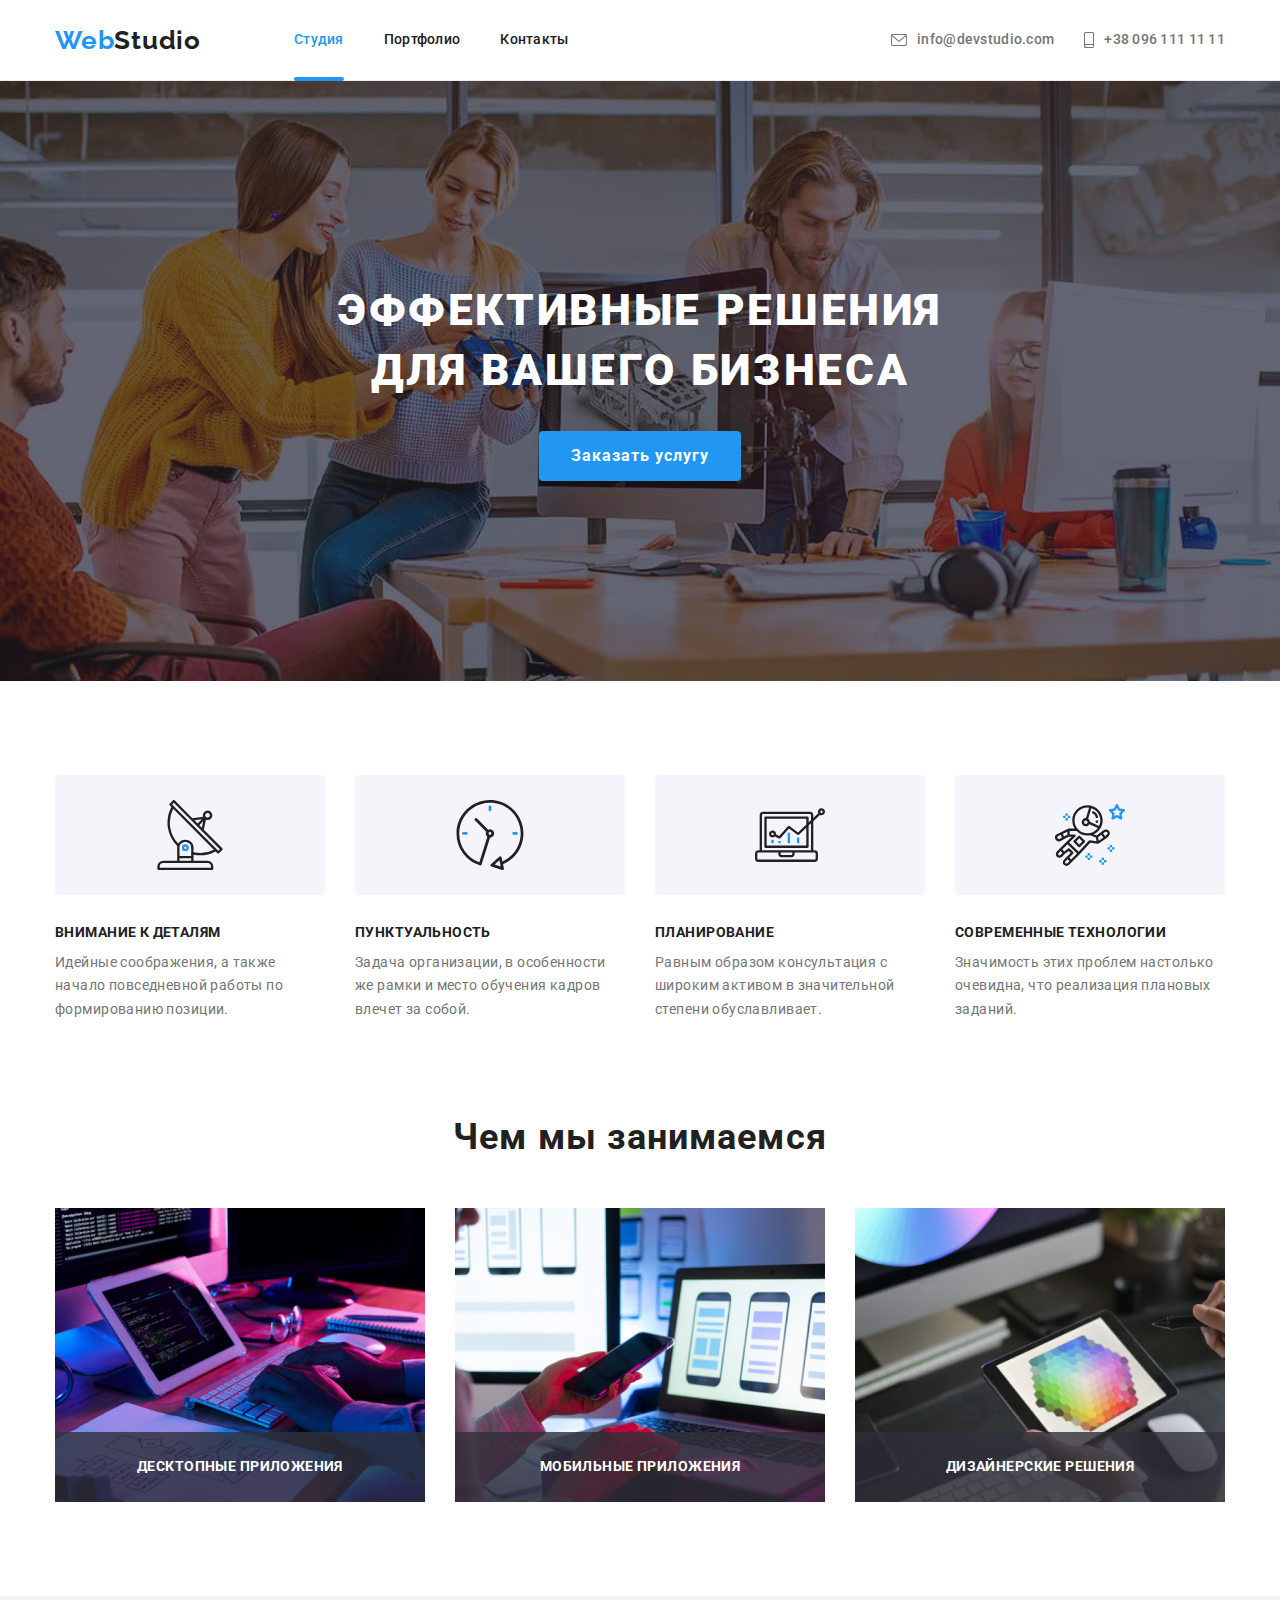
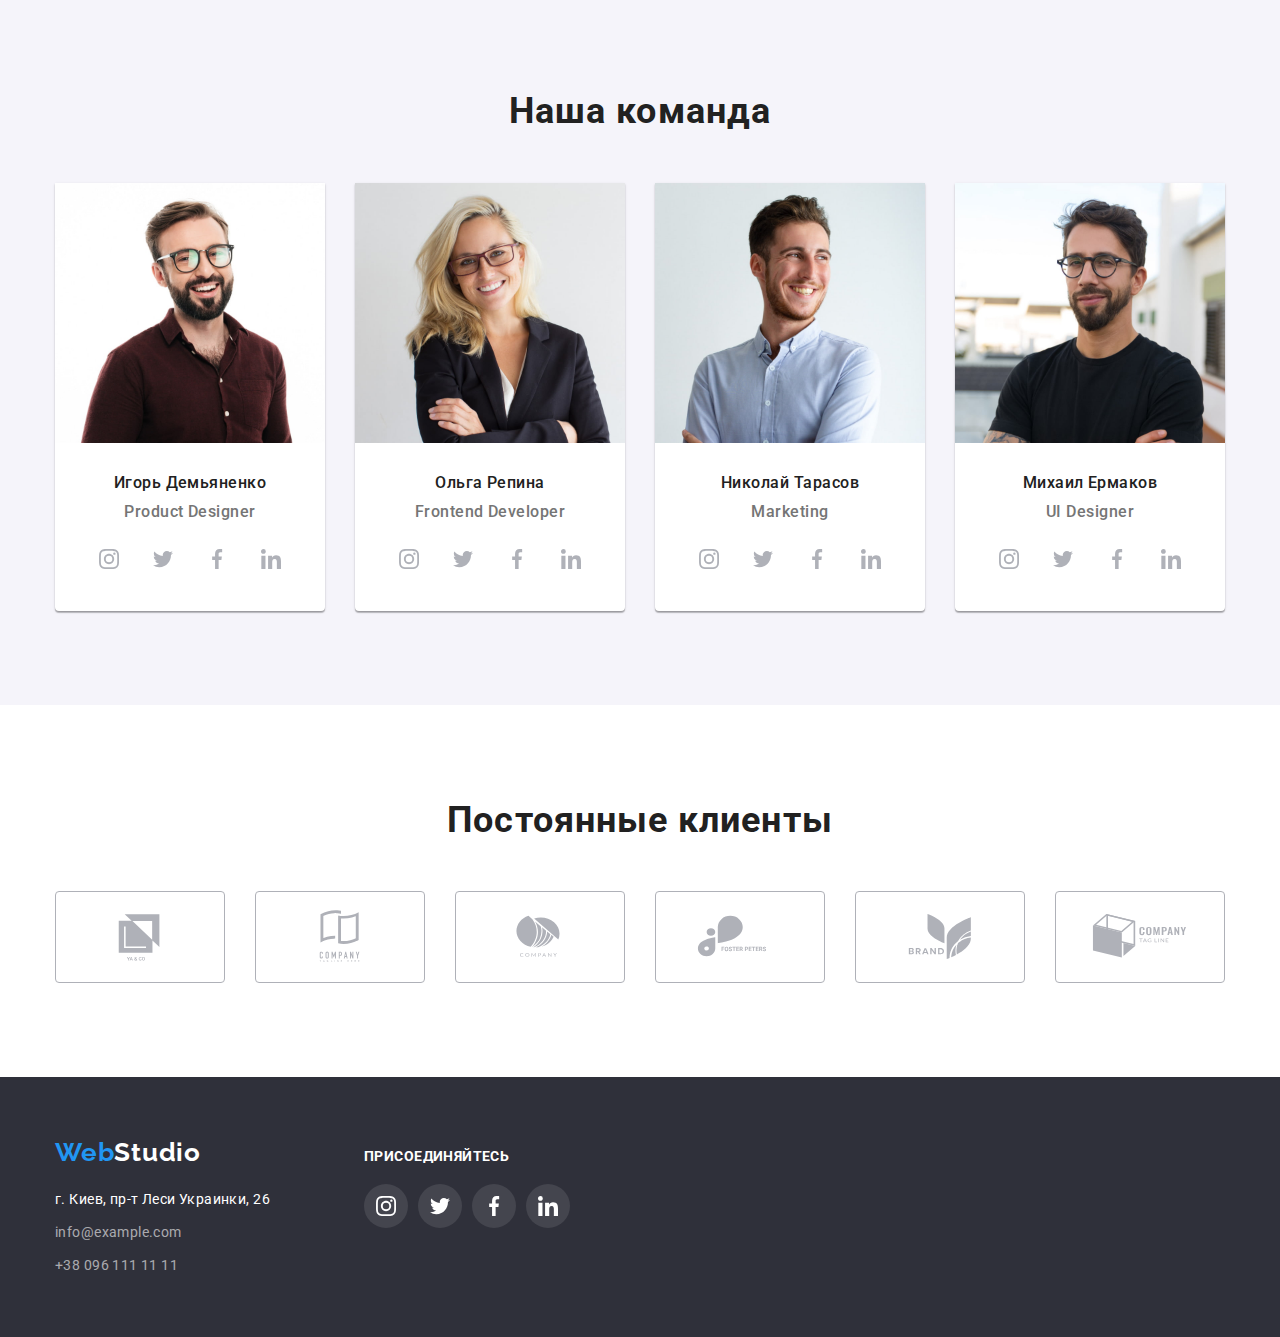
==== index.html @ a19b9f9b "Initial commit" ====
<!DOCTYPE html>
<html lang="ru">
  <head>
    <meta charset="UTF-8" />
    <meta http-equiv="X-UA-Compatible" content="IE=edge" />
    <meta name="viewport" content="width=device-width, initial-scale=1.0" />
    <title>Студия</title>
    <link rel="preconnect" href="https://fonts.googleapis.com" />
    <link rel="preconnect" href="https://fonts.gstatic.com" crossorigin />
    <link
      href="https://fonts.googleapis.com/css2?family=Raleway:wght@700&family=Roboto:wght@400;500;700;900&display=swap"
      rel="stylesheet"
    />
    <link
      rel="stylesheet"
      href="https://cdn.jsdelivr.net/npm/modern-normalize@1.1.0/modern-normalize.min.css"
    />
    <link rel="stylesheet" href="./css/styles.css" />
  </head>
  <body>
    <!--header-->
    <header class="header">
      <div class="container header-container">
        <a class="logo link" href="./index.html" lang="en">
          <span class="logo-blue">Web</span>Studio</a
        >
        <nav class="nav">
          <ul class="nav-list list">
            <li class="nav-item">
              <a class="nav-link link current" href="./index.html">Студия</a>
            </li>
            <li class="nav-item"><a class="nav-link link" href="./portfolio.html">Портфолио</a></li>
            <li class="nav-item"><a class="nav-link link" href="">Контакты</a></li>
          </ul>
        </nav>
        <ul class="contacts list">
          <li class="contacts-mail">
            <a class="nav-link contact-link link" href="mailto:">
              <svg class="header-icon" width="16" height="12">
                <use href="./images/icons.svg#envelope-hover"></use>
              </svg>
              info@devstudio.com</a
            >
          </li>
          <li class="contacts-tel">
            <a class="nav-link contact-link link" href="tel:+380961111111">
              <svg class="header-icon" width="10" height="16">
                <use href="./images/icons.svg#smartphone"></use>
              </svg>
              +38 096 111 11 11</a
            >
          </li>
        </ul>
      </div>
    </header>

    <!--content-->
    <main class="main">
      <!--Main banner-->
      <section class="hero">
        <div class="container">
          <h1 class="hero-txt">Эффективные решения для вашего бизнеса</h1>
          <button class="hero-button" type="button" data-modal-open>Заказать услугу</button>
        </div>
      </section>

      <!-- benefits -->
      <section class="benefits section">
        <div class="container">
          <h2 class="benefits-main-title visually-hidden">Наши преимущества</h2>
          <ul class="benefits-list list">
            <li class="benefits-item list">
              <div class="benefits-block-icon">
                <svg class="benefits-icon" width="70" height="70">
                  <use href="./images/icons.svg#antenna"></use>
                </svg>
              </div>
              <h3 class="benefits-title">Внимание к деталям</h3>
              <p class="benefits-txt">
                Идейные соображения, а также начало повседневной работы по формированию позиции.
              </p>
            </li>
            <li class="benefits-item list">
              <div class="benefits-block-icon">
                <svg class="benefits-icon" width="70" height="70">
                  <use href="./images/icons.svg#clock"></use>
                </svg>
              </div>
              <h3 class="benefits-title">Пунктуальность</h3>
              <p class="benefits-txt">
                Задача организации, в особенности же рамки и место обучения кадров влечет за собой.
              </p>
            </li>
            <li class="benefits-item list">
              <div class="benefits-block-icon">
                <svg class="benefits-icon" width="70" height="70">
                  <use href="./images/icons.svg#diagram"></use>
                </svg>
              </div>
              <h3 class="benefits-title">Планирование</h3>
              <p class="benefits-txt">
                Равным образом консультация с широким активом в значительной степени обуславливает.
              </p>
            </li>
            <li class="benefits-item list">
              <div class="benefits-block-icon">
                <svg class="benefits-icon" width="70" height="70">
                  <use href="./images/icons.svg#astronaut"></use>
                </svg>
              </div>
              <h3 class="benefits-title">Современные технологии</h3>
              <p class="benefits-txt">
                Значимость этих проблем настолько очевидна, что реализация плановых заданий.
              </p>
            </li>
          </ul>
        </div>
      </section>

      <!-- our work -->
      <section class="work section">
        <div class="container">
          <h2 class="work-title">Чем мы занимаемся</h2>
          <ul class="work-list list">
            <li class="work-item">
              <div class="work-block">
                <img
                  class="work-img"
                  src="./images/our_work/img_2_1.jpg"
                  alt="разработка кода десктопных приложений"
                  width="370"
                  height="294"
                />
                <div class="work-lower"><p class="work-text">Десктопные приложения</p></div>
              </div>
            </li>
            <li class="work-item">
              <div class="work-block">
                <img
                  class="work-img"
                  src="./images/our_work/img_2_2.jpg"
                  alt="разработка мобильных приложений"
                  width="370"
                  height="294"
                />
                <div class="work-lower"><p class="work-text">Мобильные приложения</p></div>
              </div>
            </li>
            <li class="work-item">
              <div class="work-block">
                <img
                  class="work-img"
                  src="./images/our_work/img_2_3.jpg"
                  alt="разработка дизайна"
                  width="370"
                  height="294"
                />
                <div class="work-lower"><p class="work-text">Дизайнерские решения</p></div>
              </div>
            </li>
          </ul>
        </div>
      </section>

      <!-- our team -->
      <section class="team section">
        <div class="container">
          <h2 class="team-title">Наша команда</h2>
          <ul class="team-list list">
            <li class="team-item">
              <img
                class="team-img"
                src="./images/our_team/img_3_1.jpg"
                alt="мужчина в очках и бородой"
                width="270"
                height="260"
              />
              <div class="team-content">
                <h3 class="team-name">Игорь Демьяненко</h3>
                <p class="team-position" lang="en">Product Designer</p>
                <ul class="team-socials list">
                  <li class="team-socials-item">
                    <a class="team-socials-link link" href="" aria-label="Instagram">
                      <svg class="team-socials-icon" width="20" height="20">
                        <use href="./images/icons.svg#instagram"></use>
                      </svg>
                    </a>
                  </li>
                  <li class="team-socials-item">
                    <a class="team-socials-link link" href="" aria-label="Twitter">
                      <svg class="team-socials-icon" width="20" height="20">
                        <use href="./images/icons.svg#twitter"></use>
                      </svg>
                    </a>
                  </li>
                  <li class="team-socials-item">
                    <a class="team-socials-link link" href="" aria-label="Facebook">
                      <svg class="team-socials-icon" width="20" height="20">
                        <use href="./images/icons.svg#facebook"></use>
                      </svg>
                    </a>
                  </li>
                  <li class="team-socials-item">
                    <a class="team-socials-link link" href="" aria-label="Linkedin">
                      <svg class="team-socials-icon" width="20" height="20">
                        <use href="./images/icons.svg#linkedin"></use>
                      </svg>
                    </a>
                  </li>
                </ul>
              </div>
            </li>
            <li class="team-item">
              <img
                class="team-img"
                src="./images/our_team/img_3_2.jpg"
                alt="женщина блондинка в очках"
                width="270"
                height="260"
              />
              <div class="team-content">
                <h3 class="team-name">Ольга Репина</h3>
                <p class="team-position" lang="en">Frontend Developer</p>
                <ul class="team-socials list">
                  <li class="team-socials-item">
                    <a class="team-socials-link link" href="" aria-label="Instagram">
                      <svg class="team-socials-icon" width="20" height="20">
                        <use href="./images/icons.svg#instagram"></use>
                      </svg>
                    </a>
                  </li>
                  <li class="team-socials-item">
                    <a class="team-socials-link link" href="" aria-label="Twitter">
                      <svg class="team-socials-icon" width="20" height="20">
                        <use href="./images/icons.svg#twitter"></use>
                      </svg>
                    </a>
                  </li>
                  <li class="team-socials-item">
                    <a class="team-socials-link link" href="" aria-label="Facebook">
                      <svg class="team-socials-icon" width="20" height="20">
                        <use href="./images/icons.svg#facebook"></use>
                      </svg>
                    </a>
                  </li>
                  <li class="team-socials-item">
                    <a class="team-socials-link link" href="" aria-label="Linkedin">
                      <svg class="team-socials-icon" width="20" height="20">
                        <use href="./images/icons.svg#linkedin"></use>
                      </svg>
                    </a>
                  </li>
                </ul>
              </div>
            </li>
            <li class="team-item">
              <img
                class="team-img"
                src="./images/our_team/img_3_3.jpg"
                alt="мужчина с улыбкой"
                width="270"
                height="260"
              />
              <div class="team-content">
                <h3 class="team-name">Николай Тарасов</h3>
                <p class="team-position" lang="en">Marketing</p>
                <ul class="team-socials list">
                  <li class="team-socials-item">
                    <a class="team-socials-link link" href="" aria-label="Instagram">
                      <svg class="team-socials-icon" width="20" height="20">
                        <use href="./images/icons.svg#instagram"></use>
                      </svg>
                    </a>
                  </li>
                  <li class="team-socials-item">
                    <a class="team-socials-link link" href="" aria-label="Twitter">
                      <svg class="team-socials-icon" width="20" height="20">
                        <use href="./images/icons.svg#twitter"></use>
                      </svg>
                    </a>
                  </li>
                  <li class="team-socials-item">
                    <a class="team-socials-link link" href="" aria-label="Facebook">
                      <svg class="team-socials-icon" width="20" height="20">
                        <use href="./images/icons.svg#facebook"></use>
                      </svg>
                    </a>
                  </li>
                  <li class="team-socials-item">
                    <a class="team-socials-link link" href="" aria-label="Linkedin">
                      <svg class="team-socials-icon" width="20" height="20">
                        <use href="./images/icons.svg#linkedin"></use>
                      </svg>
                    </a>
                  </li>
                </ul>
              </div>
            </li>
            <li class="team-item">
              <img
                class="team-img"
                src="./images/our_team/img_3_4.jpg"
                alt="тщеславний мужик в очках и бородой"
                width="270"
                height="260"
              />
              <div class="team-content">
                <h3 class="team-name">Михаил Ермаков</h3>
                <p class="team-position" lang="en">UI Designer</p>
                <ul class="team-socials list">
                  <li class="team-socials-item">
                    <a class="team-socials-link link" href="" aria-label="Instagram">
                      <svg class="team-socials-icon" width="20" height="20">
                        <use href="./images/icons.svg#instagram"></use>
                      </svg>
                    </a>
                  </li>
                  <li class="team-socials-item">
                    <a class="team-socials-link link" href="" aria-label="Twitter">
                      <svg class="team-socials-icon" width="20" height="20">
                        <use href="./images/icons.svg#twitter"></use>
                      </svg>
                    </a>
                  </li>
                  <li class="team-socials-item">
                    <a class="team-socials-link link" href="" aria-label="Facebook">
                      <svg class="team-socials-icon" width="20" height="20">
                        <use href="./images/icons.svg#facebook"></use>
                      </svg>
                    </a>
                  </li>
                  <li class="team-socials-item">
                    <a class="team-socials-link link" href="" aria-label="Linkedin">
                      <svg class="team-socials-icon" width="20" height="20">
                        <use href="./images/icons.svg#linkedin"></use>
                      </svg>
                    </a>
                  </li>
                </ul>
              </div>
            </li>
          </ul>
        </div>
      </section>

      <!--permanent clients -->
      <section class="clients section">
        <div class="container">
          <h2 class="clients-title">Постоянные клиенты</h2>
          <ul class="clients-list list">
            <li class="clients-item">
              <a class="clients-link link" href="" aria-label="company-1">
                <svg class="socials-icon" width="106" height="60">
                  <use href="./images/icons.svg#logo-1"></use>
                </svg>
              </a>
            </li>
            <li class="clients-item">
              <a class="clients-link link" href="" aria-label="company-2">
                <svg class="socials-icon" width="106" height="60">
                  <use href="./images/icons.svg#logo-2"></use>
                </svg>
              </a>
            </li>
            <li class="clients-item">
              <a class="clients-link link" href="" aria-label="company-3">
                <svg class="socials-icon" width="106" height="60">
                  <use href="./images/icons.svg#logo-3"></use>
                </svg>
              </a>
            </li>
            <li class="clients-item">
              <a class="clients-link link" href="" aria-label="company-4">
                <svg class="socials-icon" width="106" height="60">
                  <use href="./images/icons.svg#logo-4"></use>
                </svg>
              </a>
            </li>
            <li class="clients-item">
              <a class="clients-link link" href="" aria-label="company-5">
                <svg class="socials-icon" width="106" height="60">
                  <use href="./images/icons.svg#logo-5"></use>
                </svg>
              </a>
            </li>
            <li class="clients-item">
              <a class="clients-link link" href="" aria-label="company-6">
                <svg class="socials-icon" width="106" height="60">
                  <use href="./images/icons.svg#logo-6"></use>
                </svg>
              </a>
            </li>
          </ul>
        </div>
      </section>
    </main>

    <!--footer-->

    <footer class="footer">
      <div class="container footer-display">
        <div class="adress-block">
          <a class="logo logo-footer link" href="./index.html" lang="en"
            ><span class="logo-blue">Web</span>Studio</a
          >
          <address class="address">
            <p class="address-fact">г. Киев, пр-т Леси Украинки, 26</p>
            <ul class="address-list list">
              <li class="address-item">
                <a class="address-link link" href="mailto:">info@example.com</a>
              </li>
              <li class="address-item">
                <a class="address-link link" href="tel:+380961111111">+38 096 111 11 11</a>
              </li>
            </ul>
          </address>
        </div>
        <div class="socials-block">
          <p class="text-social">присоединяйтесь</p>
          <ul class="footer-socials list">
            <li class="footer-socials-item">
              <a class="footer-socials-link link" href="" aria-label="Instagram">
                <svg class="footer-socials-icon" width="20" height="20">
                  <use href="./images/icons.svg#instagram"></use>
                </svg>
              </a>
            </li>
            <li class="footer-socials-item">
              <a class="footer-socials-link link" href="" aria-label="Twitter">
                <svg class="footer-socials-icon" width="20" height="20">
                  <use href="./images/icons.svg#twitter"></use>
                </svg>
              </a>
            </li>
            <li class="footer-socials-item">
              <a class="footer-socials-link link" href="" aria-label="Facebook">
                <svg class="footer-socials-icon" width="20" height="20">
                  <use href="./images/icons.svg#facebook"></use>
                </svg>
              </a>
            </li>
            <li class="footer-socials-item">
              <a class="footer-socials-link link" href="" aria-label="Linkedin">
                <svg class="footer-socials-icon" width="20" height="20">
                  <use href="./images/icons.svg#linkedin"></use>
                </svg>
              </a>
            </li>
          </ul>
        </div>
      </div>
    </footer>
    <div class="backdrop is-hidden" data-modal>
      <div class="modal">
        <button class="button-close" data-modal-close>
          <svg class="modal-icon" width="18" height="18">
            <use href="./images/icons.svg#cross"></use>
          </svg>
        </button>
      </div>
    </div>
    <script src="./js/modal.js"></script>
  </body>
</html>
---- css/styles.css ----
:root {
  /* fonts */
  --main-font: 'Roboto', sans-serif;
  --logo-font: 'Raleway', sans-serif;
  /* color fonts */
  --primary-txt: #212121;
  --logo-blue--hover-color: #2196f3;
  --hero-color--logo-white: #ffffff;
  --text-paragraph--contact-link: #757575;
  --link-text: #ffffff99;
  /* background-color */
  --background-main: #ffffff;
  --background-hero--background-footer: #2f303a;
  --background-team: #f5f4fa;
  --background-hover-batton: #188ce8;
  /* icons-color */
  --icon-socials-team: #afb1B8;
  /* animatoins */
  --cubic: cubic-bezier(0.4, 0, 0.2, 1)
}

/* Common styles */
body {
  font-family: var(--main-font);
  color: var(--primary-txt);
  background-color: var(--background-main);
}

h1,
h2,
h3,
p {
  margin-top: 0;
}

img {
  display: block;
  max-width: 100%;
  height: auto;
}

h1:last-child,
h2:last-child,
h3:last-child,
p:last-child {
  margin-bottom: 0;
}

.list {
  list-style: none;
  padding-left: 0;
  margin-top: 0;
  margin-bottom: 0;
}

.link {
  text-decoration: none;
}

.container {
  width: 1200px;
  padding-left: 15px;
  padding-right: 15px;
  margin-left: auto;
  margin-right: auto;
}

.section {
  padding-top: 94px;
  padding-bottom: 94px;
}

.visually-hidden {
  position: absolute;
  width: 1px;
  height: 1px;
  margin: -1px;
  border: 0;
  padding: 0;
  white-space: nowrap;
  clip-path: inset(100%);
  clip: rect(0 0 0 0);
  overflow: hidden;
}

/* header */
.header {
  border-bottom: 1px solid #ececec;

  background-color: var(--background-main);
}

/* fixed header */

/* .header {
  position: fixed;
  width: 100%;
  top: 0;
  left: 0;
  z-index: 1;
}

body {
  margin-top: 80px;
} */

.header-container {
  display: flex;
  align-items: center;
}

.logo {
  margin-right: 93px;

  font-family: var(--logo-font);
  color: var(--primary-txt);
  font-weight: bold;
  font-size: 26px;
  line-height: 1.19;
  letter-spacing: 0.03em;
}

.logo-blue {
  color: var(--logo-blue--hover-color);
}

.nav-list {
  display: flex;
  align-items: center;
}

.nav-item {
  margin-right: 40px;
  position: relative;
}

.current::after {
  position: absolute;

  display: block;
  content: "";

  bottom: -1px;
  width: 100%;
  height: 4px;
  background-color: var(--logo-blue--hover-color);
  border-radius: 2px;
}

.nav-item:last-child {
  margin: 0;
}

.contacts {
  display: flex;
  align-items: center;
  margin-left: auto;
}

.contacts-tel {
  margin-left: 30px;
}

.nav-link {
  display: block;
  padding-top: 32px;
  padding-bottom: 32px;

  color: var(--primary-txt);
  font-weight: 500;
  font-size: 14px;
  line-height: 1.14;
  letter-spacing: 0.02em;

  transition: color 250ms var(--cubic);
}

.contact-link {
  display: flex;
  align-items: center;
  color: var(--text-paragraph--contact-link);
}

.header-icon {
  margin-right: 10px;
  fill: currentColor;
} 

.nav-link:hover,
.nav-link:focus {
  color: var(--logo-blue--hover-color);
}

.nav-link.current {
  color: var(--logo-blue--hover-color);
}

/* main-index */
/* hero */
.hero {
  padding: 200px 0;
  max-width: 1600px;

  margin-left: auto;
  margin-right: auto;

  background-color: var(--background-hero--background-footer);
  background-image:linear-gradient(
    to right,
      rgba(47, 48, 58, 0.4),
      rgba(47, 48, 58, 0.4)
  ),
   url(../images/background/img-back.jpg);
  background-size: cover;
  background-position: center;
  

}

.hero-txt {
  max-width: 696px;
  margin-left: auto;
  margin-right: auto;
  margin-bottom: 30px;

  color: var(--hero-color--logo-white);
  font-weight: 900;
  font-size: 44px;
  line-height: 1.36;
  text-align: center;
  letter-spacing: 0.06em;
  text-transform: uppercase;
}

.hero-button {
  margin-left: auto;
  margin-right: auto;
  padding: 10px 32px;
  box-shadow: 0px 4px 4px rgba(0, 0, 0, 0.15);
  border: none;
  border-radius: 4px;
  max-width: 350px;
  min-width: 200px;

  font-family: var(--main-font);
  color: var(--hero-color--logo-white);
  font-weight: bold;
  font-size: 16px;
  line-height: 1.87;
  display: flex;
  align-items: center;
  text-align: center;
  letter-spacing: 0.06em;
  background-color: var(--logo-blue--hover-color);
  cursor: pointer;

  transition: background-color 250ms var(--cubic);
}

.hero-button:hover,
.hero-button:focus {
  background-color: var(--background-hover-batton);
}

/* benefits */
.benefits {
  padding-bottom: 0;
}

.benefits-list {
  display: flex;
}

.benefits-item {
  margin-right: 30px;
  flex-basis: calc((100% - 90px) / 4);
}

.benefits-item:last-child {
  margin-right: 0;
}

.benefits-block-icon {
display: flex;
justify-content: center;
align-items: center;

width: 270px;
height: 120px;

background-color: var(--background-team);
border-radius: 4px;

margin-bottom: 30px;
}

.benefits-icon {
fill: var(--primary-txt);
    
}

.benefits-title {
  margin-bottom: 10px;

  font-size: 14px;
  line-height: 1.14;
  letter-spacing: 0.03em;
  text-transform: uppercase;
}

.benefits-txt {
  color: var(--text-paragraph--contact-link);
  font-size: 14px;
  line-height: 1.71;
  letter-spacing: 0.03em;
}

/* our work  */
/* our team */
/* title */
.work-title,
.team-title,
.clients-title {
  margin-bottom: 50px;

  font-size: 36px;
  line-height: 1.17;
  text-align: center;
  letter-spacing: 0.03em;
}

/* our work  */
.work-list {
  display: flex;
}

.work-item {
  margin-right: 30px;
}

.work-item:last-child {
  margin-right: 0;
}

.work-block {
  position: relative;
  }


  .work-lower {
  display: flex;
  justify-content: center;
  align-items: center;

  bottom: 0;
  position: absolute;
  width: 100%;
  height: 70px;
  background-color: rgba(47, 48, 58, 0.8);
}

.work-text {
  
  font-style: normal;
  font-weight: 700;
  font-size: 14px;
  line-height: 1.14;
  text-align: center;
  letter-spacing: 0.03em;
  text-transform: uppercase;
  color: var(--hero-color--logo-white);
}

/* our team */
.team {
  background-color: var(--background-team);
}

.team-list {
  display: flex;
}

.team-item {
  margin-right: 30px;

  background: var(--background-main);

  box-shadow: 0px 1px 3px rgba(0, 0, 0, 0.12), 0px 1px 1px rgba(0, 0, 0, 0.14),
    0px 2px 1px rgba(0, 0, 0, 0.2);
  border-radius: 0px 0px 4px 4px;
}

.team-item:last-child {
  margin-right: 0;
}

.team-content {
  padding: 30px 32px;
}

.team-name {
  margin-bottom: 10px;

  font-weight: 500;
  font-size: 16px;
  line-height: 1.19;
  text-align: center;
  letter-spacing: 0.03em;
}

.team-position {
  color: var(--text-paragraph--contact-link);
  font-weight: normal;

  font-weight: 500;
  font-size: 16px;
  line-height: 1.19;
  text-align: center;
  letter-spacing: 0.03em;
}

.team-socials {
  display: flex;
  align-items: center;
  justify-content: center
}

.team-socials-item:not(:last-child) {
  margin-right: 10px;
}

.team-socials-link {
  display: flex;
  justify-content: center;
  align-items: center;

  width: 44px;
  height: 44px;

  background-color: var(--background-main);
  border-radius: 50%;

  color: var(--icon-socials-team);

  transition: background-color 250ms var(--cubic), color 250ms var(--cubic);
  }

.team-socials-link:hover,
.team-socials-link:focus {
  background-color: var(--logo-blue--hover-color);
  color: var(--hero-color--logo-white);
}

.team-socials-icon {
 fill: currentColor;
}

/* permanent clients */

.clients-list{
  display: flex;
  align-items: center;
  justify-content: center
}

.clients-item:not(:last-child) {
  margin-right: 30px;
}

.clients-link {
  display: flex;
  justify-content: center;
  align-items: center;
  
  width: 170px;
  height: 92px;

  color: var(--icon-socials-team);

  border: 1px solid var(--icon-socials-team);
  box-sizing: border-box;
  border-radius: 4px;

  transition: color 250ms var(--cubic),
  border 250ms var(--cubic);
}

.socials-icon {
fill: currentColor;
}

.clients-link:hover,
.clients-link:focus {
  color: var(--logo-blue--hover-color);
  border: 1px solid var(--logo-blue--hover-color);
}

/* portfolio */
.button-list {
  display: flex;
  justify-content: center;
  margin-bottom: 50px;
}

.button-filter-item {
  margin-right: 8px;
}

.button-filter-item:last-child {
  margin-right: 0;
}

.button-portfolio {
  padding: 6px 22px;
  border: none;
  border-radius: 4px;
  max-width: 150px;

  font-family: var(--main-font);
  color: var(--primary-txt);
  font-weight: 500;
  font-size: 16px;
  line-height: 1.62;
  text-align: center;
  letter-spacing: 0.03em;
  background-color: var(--background-team);
  cursor: pointer;

  transition: background-color 250ms var(--cubic),
  color 250ms var(--cubic),
  box-shadow 250ms var(--cubic);
}

.button-portfolio:hover,
.button-portfolio:focus {
  color: var(--hero-color--logo-white);
  background-color: var(--logo-blue--hover-color);
  box-shadow: 0px 3px 1px rgba(0, 0, 0, 0.1),
  0px 1px 2px rgba(0, 0, 0, 0.08),
  0px 2px 2px rgba(0, 0, 0, 0.12);
}

.portfolio-list {
  display: flex;
  flex-wrap: wrap;
}

.portfolio-item {
  background: var(--background-main);

  margin-bottom: 30px;
  margin-right: 30px;
}

.portfolio-item:nth-last-child(-n + 3) {
  margin-bottom: 0;
}

.portfolio-item:nth-child(3n + 3) {
  margin-right: 0;
}

.portfolio-link {
  display: block;

  transition: box-shadow 250ms var(--cubic);
}

.portfolio-overlay {
  position: relative;
  overflow: hidden;
}

.img-overlay {
  opacity: 0;
  padding: 0 24px;
  
  display: flex;
  align-items: center;
 
  bottom: 0;
  position: absolute;
  width: 100%;
  height: 100%;
  background-color: rgba(33, 150, 243, 0.9);

  transform: translateY(100%);
  transition: transform 250ms var(--cubic);

  }

.text-overlay {
  font-weight: 400;
  font-size: 18px;
  line-height: 1.56;
   
  letter-spacing: 0.03em;
  color: var(--hero-color--logo-white);
}

.portfolio-link:hover .img-overlay{
opacity: 1;

transform: translateY(0);
}

.portfolio-link:hover,
.portfolio-link:focus {
  box-shadow: 0px 1px 1px rgba(0, 0, 0, 0.12),
  0px 4px 4px rgba(0, 0, 0, 0.06),
  1px 4px 6px rgba(0, 0, 0, 0.16);
}

.portfolio-content {
  border: 1px solid #eeeeee;
  border-top: none;
  padding: 20px 24px;
}

.portfolio-item-title {
  margin-bottom: 4px;

  color: var(--primary-txt);
  font-size: 18px;
  line-height: 2;
  letter-spacing: 0.06em;
}

.portfolio-description {
  color: var(--text-paragraph--contact-link);
  line-height: 1.87;
  letter-spacing: 0.03em;
}

/* footer */
.footer {
  padding-top: 60px;
  padding-bottom: 60px;

  background-color: var(--background-hero--background-footer);
}

.logo-footer {
  display: block;
  margin-bottom: 20px;

  color: var(--hero-color--logo-white);
}

.address {
  font-family: var(--main-font);
  font-style: normal;
  color: var(--hero-color--logo-white);
  font-weight: normal;
  font-size: 14px;
  line-height: 1.71;
  letter-spacing: 0.03em;
}

.address-item,
.address-fact {
  margin-bottom: 9px;
}

.address-item:last-child {
  margin-bottom: 0;
}

.address-link {
  color: var(--link-text);

  transition: color 250ms var(--cubic);
}

.address-link:hover,
.address-link:focus {
  color: var(--logo-blue--hover-color);
}

.footer-display {
  display: flex;
  align-items: baseline;
}

.adress-block {
margin-right: 70px;
}

.text-social {
  font-style: normal;
  font-weight: 700;
  font-size: 14px;
  line-height: 16px;
  letter-spacing: 0.03em;
  text-transform: uppercase;

  color: var(--hero-color--logo-white);

  margin-bottom: 20px;
}

.footer-socials {
  display: flex;
  align-items: center;
  justify-content: center
}

.footer-socials-item:not(:last-child) {
  margin-right: 10px;
}

.footer-socials-link {
  display: flex;
  justify-content: center;
  align-items: center;

  width: 44px;
  height: 44px;

  background-color: rgba(255, 255, 255, 0.1);
  border-radius: 50%;

  color: var(--hero-color--logo-white);

  transition: background-color 250ms cubic-bezier(0.4, 0, 0.2, 1);
}

.footer-socials-link:hover,
.footer-socials-link:focus {
  background-color: var(--logo-blue--hover-color);
}

.footer-socials-icon {
  fill: currentColor;
}

/* Modal window */

.backdrop {
  position: fixed;
  top: 0;
  left: 0;
  width: 100%;
  height: 100%;
  background-color: rgba(0, 0, 0, 0.2);

  opacity: 1;
  visibility: visible;
  pointer-events: inherit;
  transition: opacity 250ms var(--cubic), visibility 250ms var(--cubic);
}

.backdrop.is-hidden {
  opacity: 0;
  visibility: hidden;
  pointer-events: none;
}

.backdrop.is-hidden .modal {
transform: translate(-50%, -50%) scale(0.5);
transition: transform 250ms var(--cubic);
}

.modal {
  position: absolute;

  top: 50%;
  left: 50%;
  width: 528px;
  height: 581px;

  background-color: var(--hero-color--logo-white);

  transform: translate(-50%, -50%) scale(1);
  transition: transform 250ms var(--cubic);
}

.button-close {
  position: absolute;
  right: 9px;
  top: 7px;
  display: flex;
  align-items: center;
  justify-content: center;
  width: 30px;
  height: 30px;
  background: var(--background-main);
  border: 1px solid rgba(0, 0, 0, 0.2);
  border-radius: 50%;
  color: #000;
  cursor: pointer;
  padding: 0; 
}

.modal-icon {
  fill: currentColor;
}
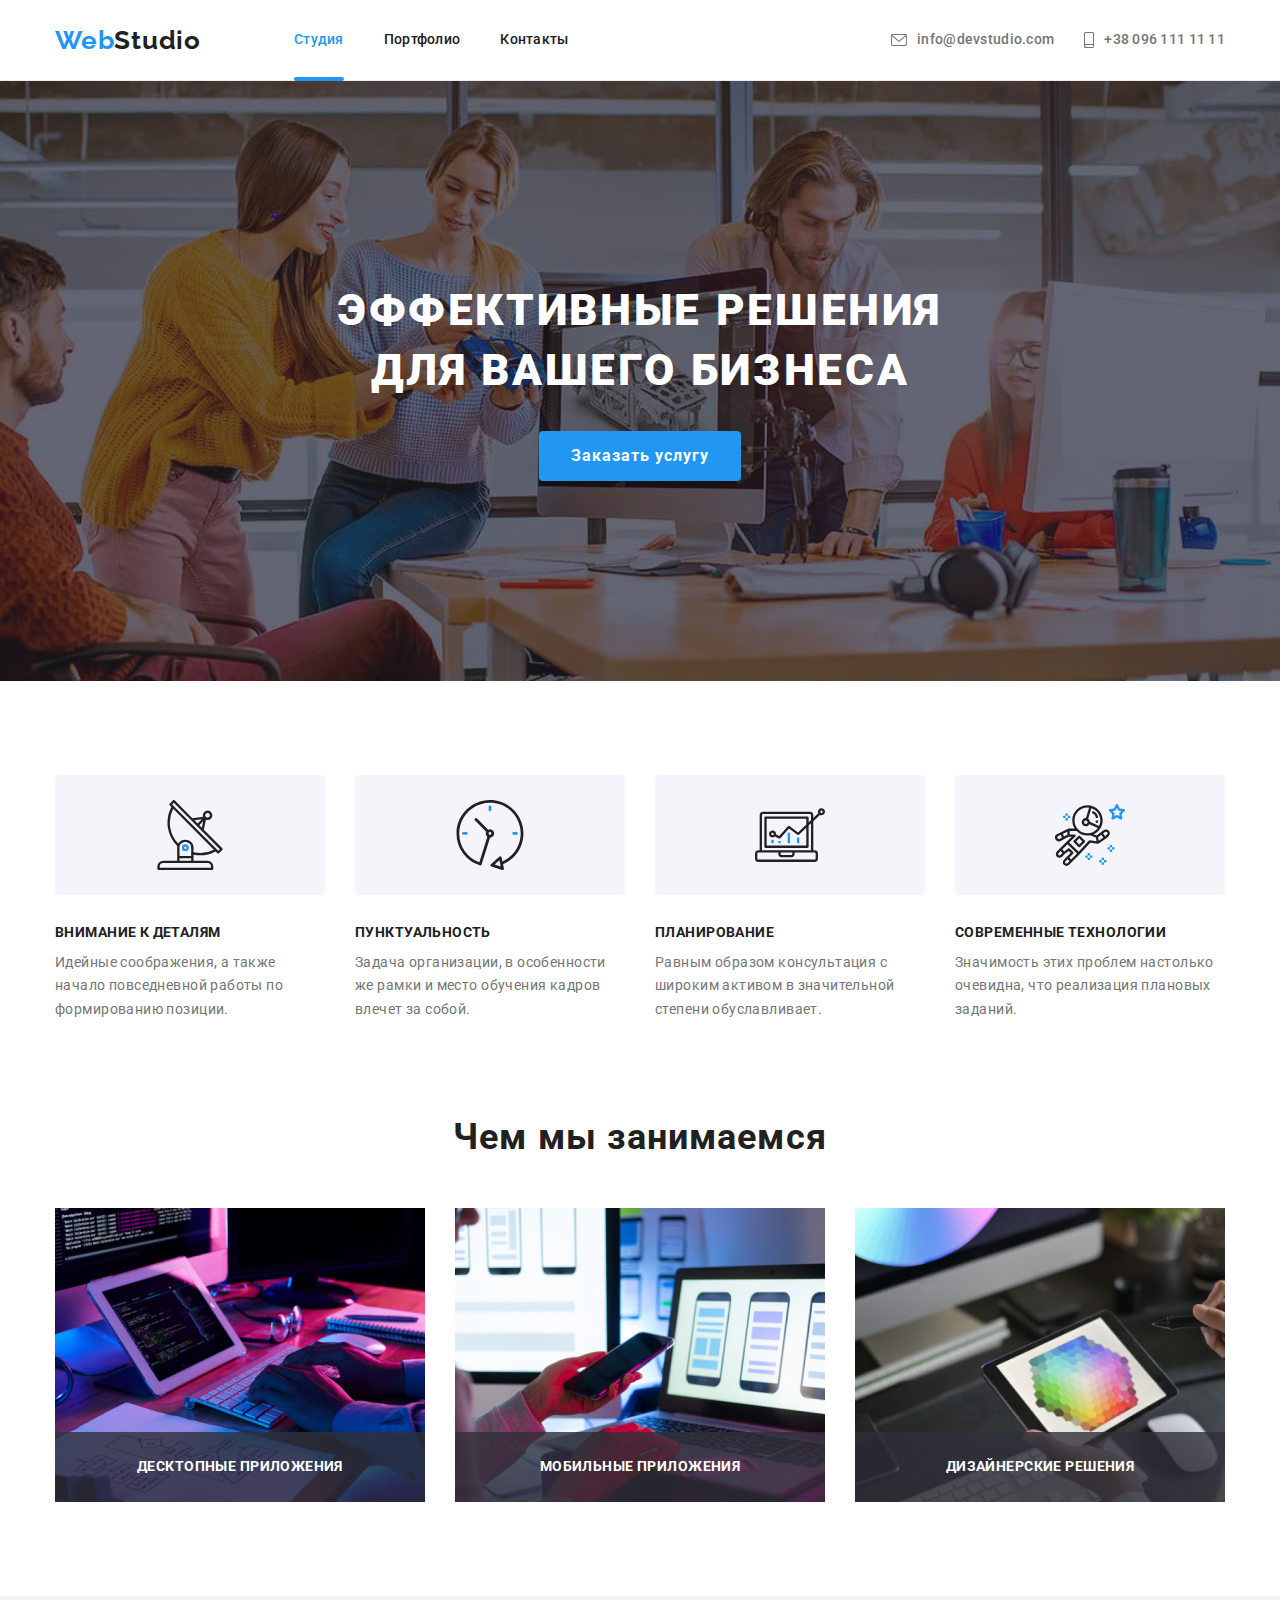
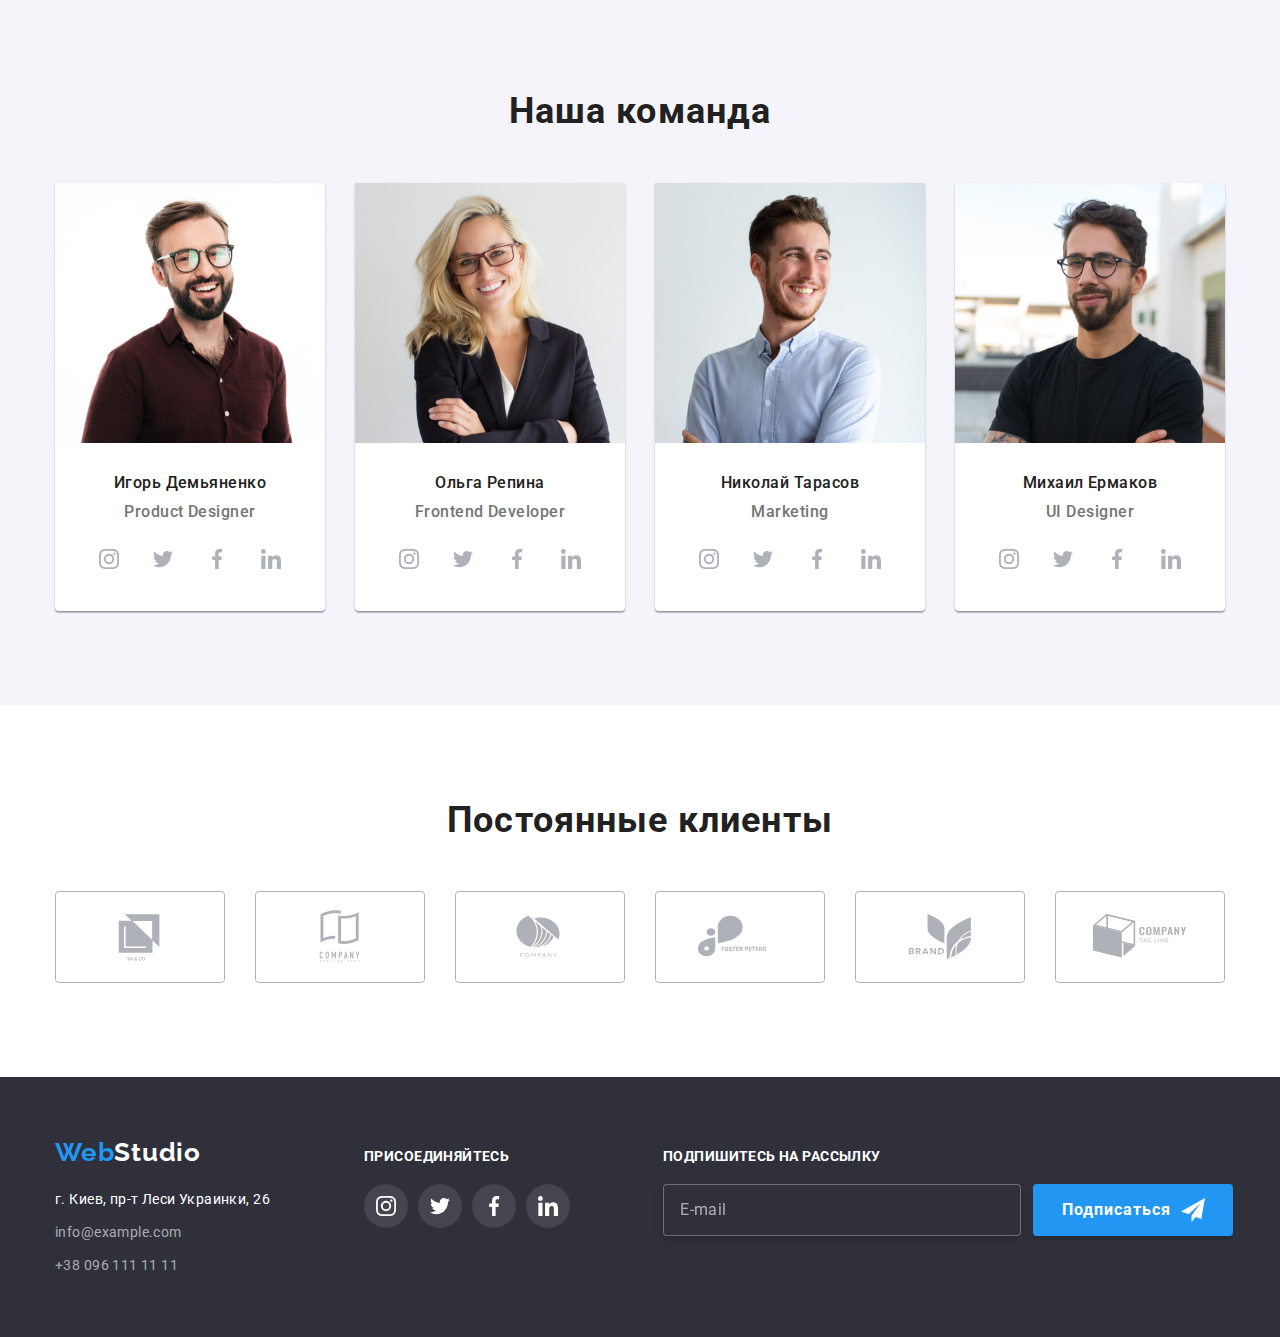
==== commit 07bf821f: "add-mail" ====
--- a/index.html
+++ b/index.html
@@ -415,6 +415,8 @@
             </ul>
           </address>
         </div>
+
+        <!-- socials -->
         <div class="socials-block">
           <p class="text-social">присоединяйтесь</p>
           <ul class="footer-socials list">
@@ -448,8 +450,24 @@
             </li>
           </ul>
         </div>
+
+        <!-- form mail -->
+        <form class="mailing" action="">
+          <label class="text-label" for="mail">Подпишитесь на рассылку</label>
+          <div class="input-button">
+            <input type="email" name="mail" id="mail" placeholder="E-mail" />
+            <button class="mail-button" type="submit">
+              Подписаться
+              <svg class="footer-socials-icon" width="24" height="24">
+                <use href="./images/icons.svg#send"></use>
+              </svg>
+            </button>
+          </div>
+        </form>
       </div>
     </footer>
+
+    <!-- modal window -->
     <div class="backdrop is-hidden" data-modal>
       <div class="modal">
         <button class="button-close" data-modal-close>
@@ -459,6 +477,7 @@
         </button>
       </div>
     </div>
+
     <script src="./js/modal.js"></script>
   </body>
 </html>
--- a/css/styles.css
+++ b/css/styles.css
@@ -687,7 +687,6 @@
 }
 
 .text-social {
-  font-style: normal;
   font-weight: 700;
   font-size: 14px;
   line-height: 16px;
@@ -702,7 +701,8 @@
 .footer-socials {
   display: flex;
   align-items: center;
-  justify-content: center
+  justify-content: center;
+  margin-right: 93px;
 }
 
 .footer-socials-item:not(:last-child) {
@@ -731,6 +731,90 @@
 }
 
 .footer-socials-icon {
+  fill: currentColor;
+}
+
+/* form mail */
+
+.mailing {
+  display: flex;
+  flex-direction: column;
+}
+
+.text-label {
+  font-weight: 700;
+  font-size: 14px;
+  line-height: 16px;
+  letter-spacing: 0.03em;
+  text-transform: uppercase;
+  
+  color: var(--hero-color--logo-white);
+  
+  margin-bottom: 20px;
+}
+
+.input-button {
+  display: flex;
+}
+
+.mailing input {
+
+  width: 358px;
+  padding: 15px 16px;
+  margin-right: 12px;
+
+  border: 1px solid rgba(255, 255, 255, 0.3);
+  box-sizing: border-box;
+  filter: drop-shadow(0px 4px 4px rgba(0, 0, 0, 0.15));
+  border-radius: 4px;
+
+  background-color: var(--background-hero--background-footer);
+}
+
+.mailing input::placeholder,
+.mailing input {
+  display: flex;
+  align-items: center;
+
+  font-weight: 400;
+  font-size: 16px;
+  line-height: 1.25;
+  
+  letter-spacing: 0.03em;
+  
+  color: rgba(255, 255, 255, 0.6);
+}
+
+.mail-button {
+  display: flex;
+  align-items: center;
+  justify-content: space-between;
+
+  padding: 10px 28px 10px 29px;
+  box-shadow: 0px 4px 4px rgba(0, 0, 0, 0.15);
+  border: none;
+  border-radius: 4px;
+  max-width: 350px;
+  min-width: 200px;
+
+  color: var(--hero-color--logo-white);
+  font-weight: bold;
+  font-size: 16px;
+  line-height: 1.88;
+
+  letter-spacing: 0.06em;
+  background-color: var(--logo-blue--hover-color);
+  cursor: pointer;
+
+  transition: background-color 250ms var(--cubic);
+}
+
+.mail-button:hover,
+.mail-button:focus {
+  background-color: var(--background-hover-batton);
+}
+
+.mail-icon {
   fill: currentColor;
 }
 
